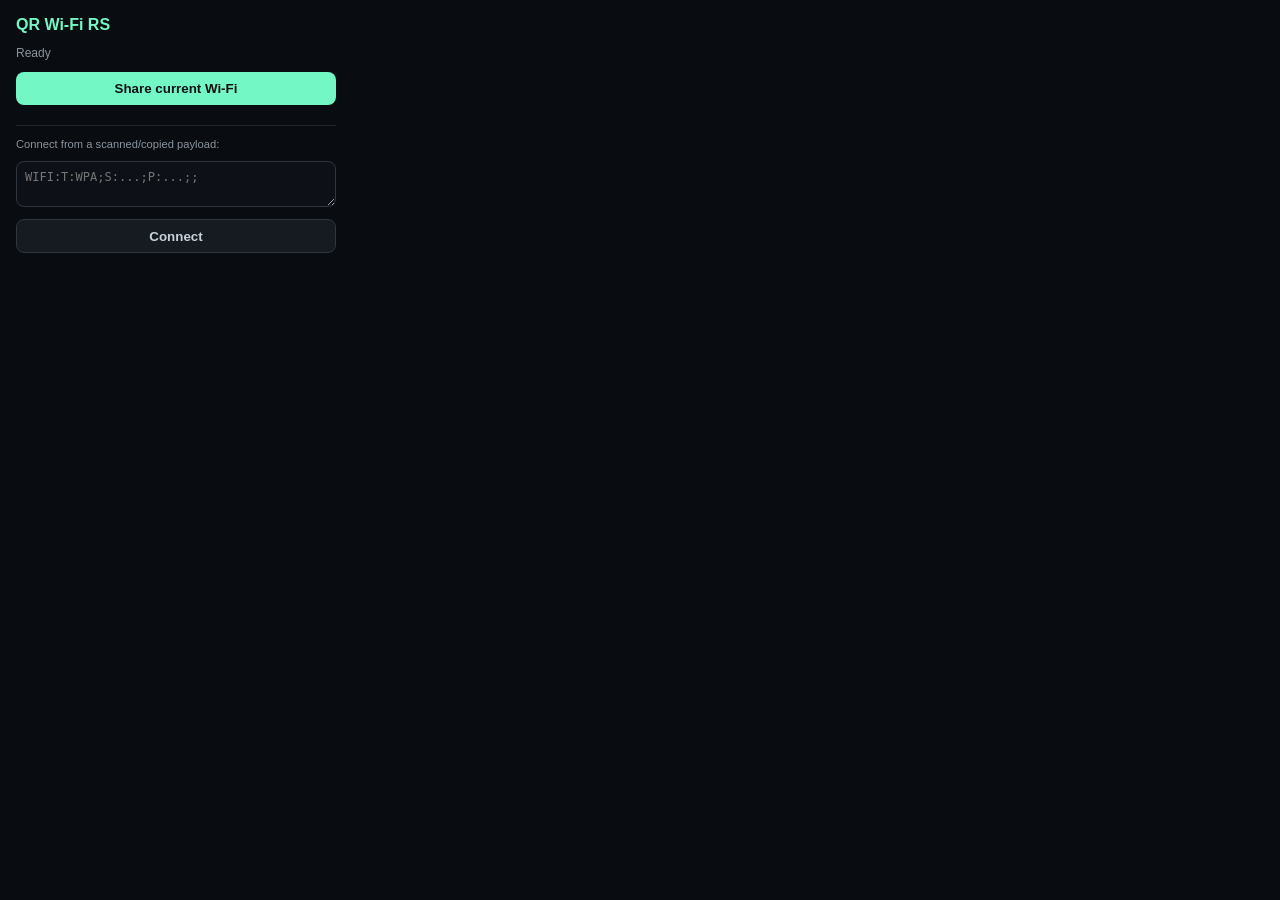
==== extension/popup.html @ 5df2d1df "init" ====
<!doctype html>
<html lang="en">
  <head>
    <meta charset="UTF-8" />
    <style>
      body {
        width: 320px;
        font-family: -apple-system, BlinkMacSystemFont, "Segoe UI", sans-serif;
        background: #090c10;
        color: #f0f6fc;
        padding: 1rem;
        margin: 0;
      }
      h1 { font-size: 1rem; margin: 0 0 0.75rem; color: #73f7c4; }
      button {
        width: 100%;
        background: #73f7c4;
        color: #0d1117;
        border: 0;
        padding: 0.55rem;
        border-radius: 8px;
        font-weight: 700;
        cursor: pointer;
        margin-bottom: 0.5rem;
      }
      button.secondary { background: #161b22; color: #c9d1d9; border: 1px solid #30363d; }
      img { display: block; margin: 0.5rem auto; background: #fff; border-radius: 8px; padding: 6px; width: 200px; height: 200px; object-fit: contain; }
      code {
        display: block;
        font-size: 0.7rem;
        color: #73f7c4;
        background: #0d1117;
        border: 1px solid #30363d;
        border-radius: 6px;
        padding: 0.4rem;
        word-break: break-all;
        white-space: pre-wrap;
      }
      textarea { width: 100%; box-sizing: border-box; background: #0d1117; color: #f0f6fc; border: 1px solid #30363d; border-radius: 8px; padding: 0.5rem; font-size: 0.75rem; }
      .muted { color: #8b949e; font-size: 0.7rem; }
      #status { font-size: 0.75rem; margin: 0.25rem 0 0.75rem; }
    </style>
  </head>
  <body>
    <h1>QR Wi-Fi RS</h1>
    <div id="status" class="muted">Ready</div>

    <button id="share">Share current Wi-Fi</button>
    <div id="qr" hidden>
      <img id="qr-image" alt="QR code" />
      <code id="payload"></code>
    </div>

    <hr style="border: 0; border-top: 1px solid #21262d; margin: 0.75rem 0;" />
    <p class="muted">Connect from a scanned/copied payload:</p>
    <textarea id="payload-input" rows="2" placeholder="WIFI:T:WPA;S:...;P:...;;"></textarea>
    <button id="connect" class="secondary" style="margin-top:0.5rem">Connect</button>

    <script src="popup.js"></script>
  </body>
</html>
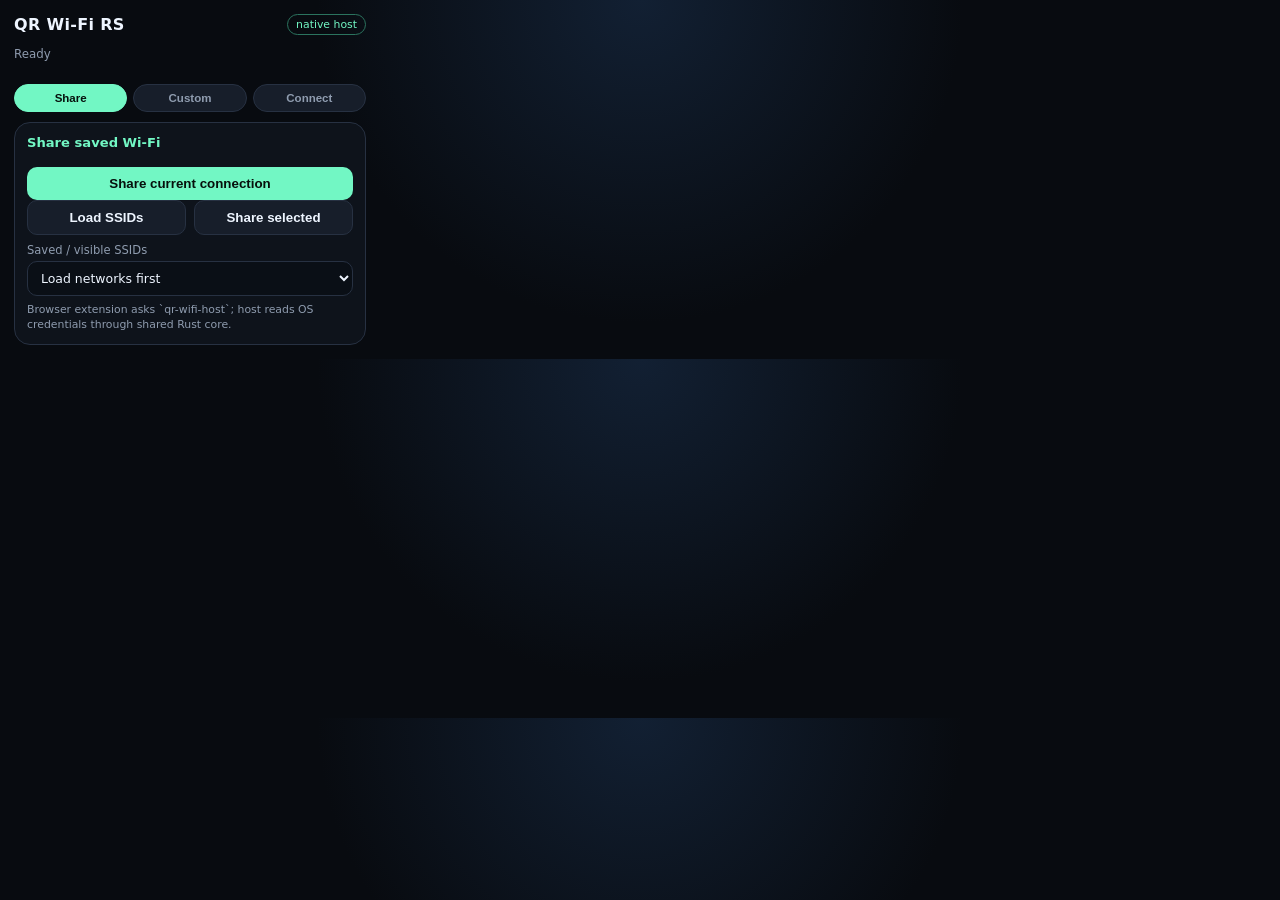
==== commit 506e5851: "Add service layer, native-host install script, study guide, CI, and licensing - crates/core: service" ====
--- a/extension/popup.html
+++ b/extension/popup.html
@@ -3,58 +3,142 @@
   <head>
     <meta charset="UTF-8" />
     <style>
+      :root {
+        color-scheme: dark;
+        --bg: #080b10;
+        --panel: #0f141d;
+        --soft: #171e2a;
+        --line: #273142;
+        --text: #eef5ff;
+        --muted: #8f9caf;
+        --accent: #72f7c4;
+        --accent-2: #87a8ff;
+        --danger: #ff8f8f;
+      }
+      * { box-sizing: border-box; }
       body {
-        width: 320px;
-        font-family: -apple-system, BlinkMacSystemFont, "Segoe UI", sans-serif;
-        background: #090c10;
-        color: #f0f6fc;
-        padding: 1rem;
+        width: 380px;
         margin: 0;
+        padding: 14px;
+        background: radial-gradient(circle at top, #122033 0, var(--bg) 44%);
+        color: var(--text);
+        font-family: ui-sans-serif, system-ui, -apple-system, BlinkMacSystemFont, "Segoe UI", sans-serif;
       }
-      h1 { font-size: 1rem; margin: 0 0 0.75rem; color: #73f7c4; }
+      h1 { margin: 0; font-size: 1rem; letter-spacing: 0.02em; }
+      h2 { margin: 0 0 8px; font-size: 0.82rem; color: var(--accent); }
+      .top { display: flex; align-items: center; justify-content: space-between; margin-bottom: 12px; }
+      .pill { color: var(--accent); border: 1px solid #2b735e; border-radius: 999px; padding: 3px 8px; font-size: 0.68rem; }
+      .tabs { display: grid; grid-template-columns: repeat(3, 1fr); gap: 6px; margin-bottom: 10px; }
+      .tab {
+        background: var(--soft);
+        color: var(--muted);
+        border: 1px solid var(--line);
+        border-radius: 999px;
+        padding: 7px 8px;
+        font-size: 0.72rem;
+      }
+      .tab.active { color: #06100c; background: var(--accent); border-color: var(--accent); }
+      .panel { display: none; background: color-mix(in srgb, var(--panel) 92%, transparent); border: 1px solid var(--line); border-radius: 16px; padding: 12px; }
+      .panel.active { display: block; }
+      label { display: block; margin: 8px 0 4px; color: var(--muted); font-size: 0.72rem; }
+      input, select, textarea {
+        width: 100%;
+        border: 1px solid var(--line);
+        border-radius: 10px;
+        background: #0a0f16;
+        color: var(--text);
+        padding: 8px 9px;
+        font: inherit;
+        font-size: 0.78rem;
+      }
+      textarea { min-height: 58px; resize: vertical; }
       button {
         width: 100%;
-        background: #73f7c4;
-        color: #0d1117;
         border: 0;
-        padding: 0.55rem;
-        border-radius: 8px;
-        font-weight: 700;
+        border-radius: 10px;
+        margin-top: 9px;
+        padding: 9px;
+        background: var(--accent);
+        color: #06100c;
+        font-weight: 800;
         cursor: pointer;
-        margin-bottom: 0.5rem;
       }
-      button.secondary { background: #161b22; color: #c9d1d9; border: 1px solid #30363d; }
-      img { display: block; margin: 0.5rem auto; background: #fff; border-radius: 8px; padding: 6px; width: 200px; height: 200px; object-fit: contain; }
-      code {
-        display: block;
-        font-size: 0.7rem;
-        color: #73f7c4;
-        background: #0d1117;
-        border: 1px solid #30363d;
-        border-radius: 6px;
-        padding: 0.4rem;
-        word-break: break-all;
-        white-space: pre-wrap;
-      }
-      textarea { width: 100%; box-sizing: border-box; background: #0d1117; color: #f0f6fc; border: 1px solid #30363d; border-radius: 8px; padding: 0.5rem; font-size: 0.75rem; }
-      .muted { color: #8b949e; font-size: 0.7rem; }
-      #status { font-size: 0.75rem; margin: 0.25rem 0 0.75rem; }
+      button.secondary { background: var(--soft); color: var(--text); border: 1px solid var(--line); }
+      button.inline { margin-top: 0; }
+      .row { display: grid; grid-template-columns: 1fr 1fr; gap: 8px; }
+      .check { display: flex; gap: 8px; align-items: center; margin-top: 8px; color: var(--muted); font-size: 0.76rem; }
+      .check input { width: auto; }
+      #status { min-height: 18px; margin: 0 0 10px; color: var(--muted); font-size: 0.74rem; }
+      #status.error { color: var(--danger); }
+      #qr { margin-top: 12px; background: #0a0f16; border: 1px solid var(--line); border-radius: 14px; padding: 10px; }
+      #qr-image { display: block; width: 210px; height: 210px; object-fit: contain; margin: 0 auto 8px; background: white; padding: 7px; border-radius: 12px; }
+      code { display: block; color: var(--accent); word-break: break-all; white-space: pre-wrap; font-size: 0.68rem; }
+      .hint { margin: 7px 0 0; color: var(--muted); font-size: 0.68rem; line-height: 1.35; }
     </style>
   </head>
   <body>
-    <h1>QR Wi-Fi RS</h1>
-    <div id="status" class="muted">Ready</div>
+    <div class="top">
+      <h1>QR Wi-Fi RS</h1>
+      <span class="pill">native host</span>
+    </div>
+    <div id="status">Ready</div>
 
-    <button id="share">Share current Wi-Fi</button>
+    <div class="tabs" role="tablist" aria-label="QR Wi-Fi actions">
+      <button class="tab active" data-tab="share" type="button">Share</button>
+      <button class="tab" data-tab="custom" type="button">Custom</button>
+      <button class="tab" data-tab="connect" type="button">Connect</button>
+    </div>
+
+    <section id="share" class="panel active">
+      <h2>Share saved Wi-Fi</h2>
+      <button id="share-current" type="button">Share current connection</button>
+      <div class="row">
+        <button id="load-networks" class="secondary inline" type="button">Load SSIDs</button>
+        <button id="share-selected" class="secondary inline" type="button">Share selected</button>
+      </div>
+      <label for="ssid-list">Saved / visible SSIDs</label>
+      <select id="ssid-list"><option value="">Load networks first</option></select>
+      <p class="hint">Browser extension asks `qr-wifi-host`; host reads OS credentials through shared Rust core.</p>
+    </section>
+
+    <section id="custom" class="panel">
+      <h2>Create custom QR</h2>
+      <label for="custom-ssid">SSID</label>
+      <input id="custom-ssid" autocomplete="off" placeholder="Guest Wi-Fi" />
+      <div class="row">
+        <div>
+          <label for="custom-security">Security</label>
+          <select id="custom-security">
+            <option value="WPA">WPA</option>
+            <option value="WPA2">WPA2</option>
+            <option value="WPA3">WPA3</option>
+            <option value="WEP">WEP</option>
+            <option value="nopass">Open / nopass</option>
+          </select>
+        </div>
+        <div>
+          <label for="custom-password">Password</label>
+          <input id="custom-password" type="password" autocomplete="off" placeholder="optional" />
+        </div>
+      </div>
+      <label class="check"><input id="custom-hidden" type="checkbox" /> Hidden network</label>
+      <button id="share-custom" type="button">Create QR</button>
+    </section>
+
+    <section id="connect" class="panel">
+      <h2>Connect from QR</h2>
+      <label for="payload-input">Paste WIFI: payload</label>
+      <textarea id="payload-input" placeholder="WIFI:T:WPA;S:...;P:...;;"></textarea>
+      <button id="connect-payload" type="button">Connect from payload</button>
+      <label for="qr-file">Or choose QR image</label>
+      <input id="qr-file" type="file" accept="image/png,image/jpeg,image/webp,image/*" />
+      <button id="connect-image" class="secondary" type="button">Decode image and connect</button>
+    </section>
+
     <div id="qr" hidden>
-      <img id="qr-image" alt="QR code" />
+      <img id="qr-image" alt="Generated Wi-Fi QR code" />
       <code id="payload"></code>
     </div>
-
-    <hr style="border: 0; border-top: 1px solid #21262d; margin: 0.75rem 0;" />
-    <p class="muted">Connect from a scanned/copied payload:</p>
-    <textarea id="payload-input" rows="2" placeholder="WIFI:T:WPA;S:...;P:...;;"></textarea>
-    <button id="connect" class="secondary" style="margin-top:0.5rem">Connect</button>
 
     <script src="popup.js"></script>
   </body>
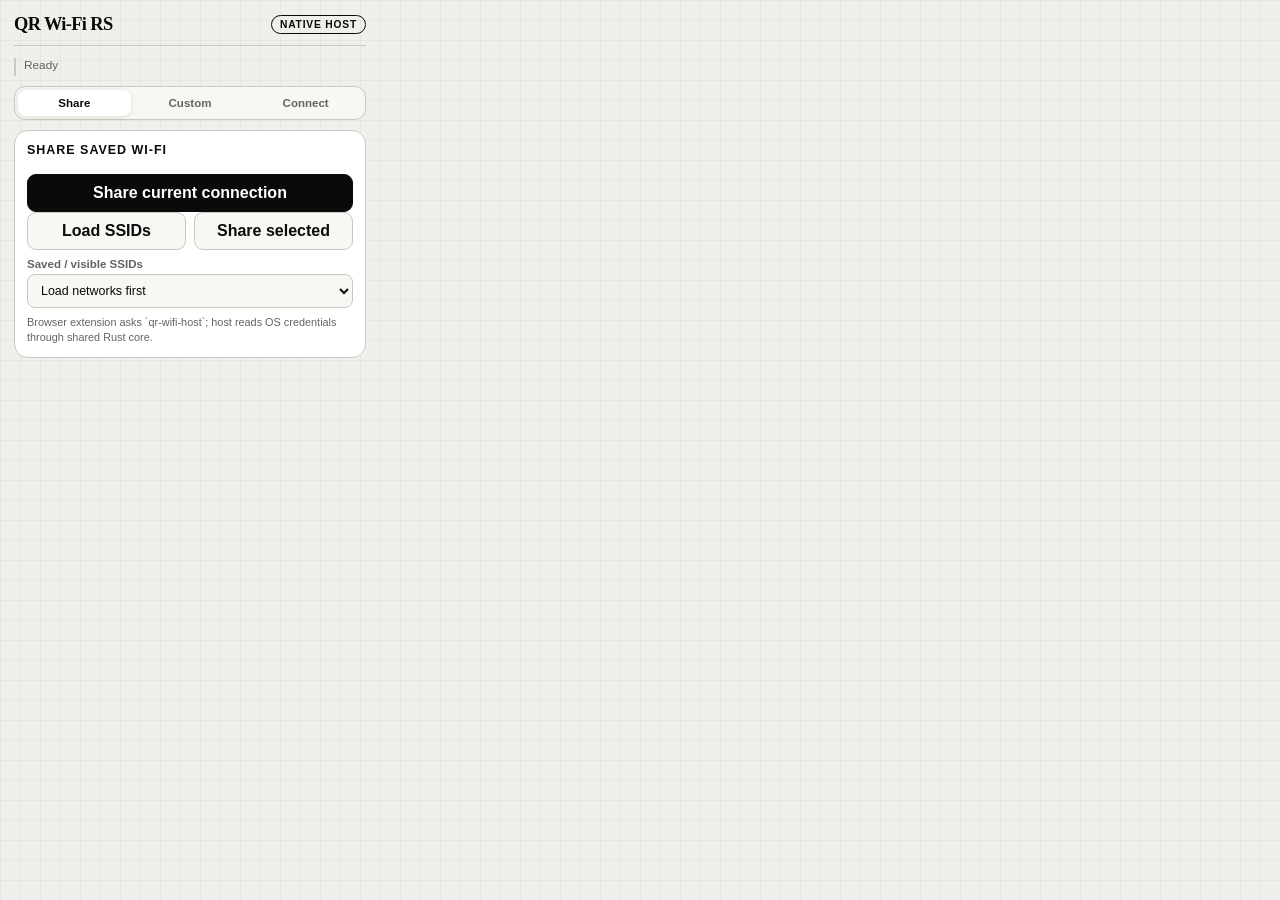
==== commit 4d50bd21: "Prepare v0.2.0 cross-platform beta" ====
--- a/extension/popup.html
+++ b/extension/popup.html
@@ -2,78 +2,282 @@
 <html lang="en">
   <head>
     <meta charset="UTF-8" />
+    <meta name="viewport" content="width=device-width, initial-scale=1.0" />
+    <title>QR Wi-Fi RS</title>
     <style>
       :root {
-        color-scheme: dark;
-        --bg: #080b10;
-        --panel: #0f141d;
-        --soft: #171e2a;
-        --line: #273142;
-        --text: #eef5ff;
-        --muted: #8f9caf;
-        --accent: #72f7c4;
-        --accent-2: #87a8ff;
-        --danger: #ff8f8f;
-      }
-      * { box-sizing: border-box; }
+        color-scheme: light dark;
+        --page: #efefeb;
+        --surface: #ffffff;
+        --surface-soft: #f7f7f3;
+        --ink: #0a0a0a;
+        --muted: #64645f;
+        --line: #c9c9c2;
+        --line-strong: #0a0a0a;
+        --action: #0a0a0a;
+        --action-text: #ffffff;
+        --grid-line: rgba(10, 10, 10, 0.045);
+      }
+
+      @media (prefers-color-scheme: dark) {
+        :root {
+          --page: #080808;
+          --surface: #111111;
+          --surface-soft: #181818;
+          --ink: #f4f4ef;
+          --muted: #a5a59f;
+          --line: #383836;
+          --line-strong: #f4f4ef;
+          --action: #f4f4ef;
+          --action-text: #080808;
+          --grid-line: rgba(255, 255, 255, 0.04);
+        }
+      }
+
+      * {
+        box-sizing: border-box;
+      }
+
       body {
         width: 380px;
         margin: 0;
         padding: 14px;
-        background: radial-gradient(circle at top, #122033 0, var(--bg) 44%);
-        color: var(--text);
-        font-family: ui-sans-serif, system-ui, -apple-system, BlinkMacSystemFont, "Segoe UI", sans-serif;
-      }
-      h1 { margin: 0; font-size: 1rem; letter-spacing: 0.02em; }
-      h2 { margin: 0 0 8px; font-size: 0.82rem; color: var(--accent); }
-      .top { display: flex; align-items: center; justify-content: space-between; margin-bottom: 12px; }
-      .pill { color: var(--accent); border: 1px solid #2b735e; border-radius: 999px; padding: 3px 8px; font-size: 0.68rem; }
-      .tabs { display: grid; grid-template-columns: repeat(3, 1fr); gap: 6px; margin-bottom: 10px; }
+        background-color: var(--page);
+        background-image:
+          linear-gradient(var(--grid-line) 1px, transparent 1px),
+          linear-gradient(90deg, var(--grid-line) 1px, transparent 1px);
+        background-size: 20px 20px;
+        color: var(--ink);
+        font-family: "Avenir Next", "Century Gothic", "Trebuchet MS", sans-serif;
+      }
+
+      h1 {
+        margin: 0;
+        font-family: "Iowan Old Style", "Palatino Linotype", Palatino, serif;
+        font-size: 1.15rem;
+        letter-spacing: -0.035em;
+      }
+
+      h2 {
+        margin: 0 0 8px;
+        color: var(--ink);
+        font-size: 0.78rem;
+        letter-spacing: 0.08em;
+        text-transform: uppercase;
+      }
+
+      .top {
+        display: flex;
+        align-items: center;
+        justify-content: space-between;
+        margin-bottom: 12px;
+        padding-bottom: 10px;
+        border-bottom: 1px solid var(--line);
+      }
+
+      .pill {
+        padding: 3px 8px;
+        border: 1px solid var(--line-strong);
+        border-radius: 999px;
+        color: var(--ink);
+        font-size: 0.64rem;
+        font-weight: 800;
+        letter-spacing: 0.08em;
+        text-transform: uppercase;
+      }
+
+      .tabs {
+        display: grid;
+        grid-template-columns: repeat(3, 1fr);
+        gap: 3px;
+        margin-bottom: 10px;
+        padding: 3px;
+        border: 1px solid var(--line);
+        border-radius: 11px;
+        background: var(--surface-soft);
+      }
+
       .tab {
-        background: var(--soft);
-        color: var(--muted);
-        border: 1px solid var(--line);
-        border-radius: 999px;
+        margin: 0;
         padding: 7px 8px;
+        border: 0;
+        border-radius: 8px;
+        background: transparent;
+        color: var(--muted);
         font-size: 0.72rem;
       }
-      .tab.active { color: #06100c; background: var(--accent); border-color: var(--accent); }
-      .panel { display: none; background: color-mix(in srgb, var(--panel) 92%, transparent); border: 1px solid var(--line); border-radius: 16px; padding: 12px; }
-      .panel.active { display: block; }
-      label { display: block; margin: 8px 0 4px; color: var(--muted); font-size: 0.72rem; }
-      input, select, textarea {
+
+      .tab.active {
+        border-color: var(--surface);
+        background: var(--surface);
+        color: var(--ink);
+        box-shadow: 0 1px 5px rgba(0, 0, 0, 0.12);
+      }
+
+      .panel {
+        display: none;
+        padding: 12px;
+        border: 1px solid var(--line);
+        border-radius: 14px;
+        background: var(--surface);
+      }
+
+      .panel.active {
+        display: block;
+        animation: panel-enter 160ms ease-out both;
+      }
+
+      label {
+        display: block;
+        margin: 8px 0 4px;
+        color: var(--muted);
+        font-size: 0.72rem;
+        font-weight: 700;
+      }
+
+      input,
+      select,
+      textarea {
         width: 100%;
-        border: 1px solid var(--line);
-        border-radius: 10px;
-        background: #0a0f16;
-        color: var(--text);
         padding: 8px 9px;
+        border: 1px solid var(--line);
+        border-radius: 8px;
+        background: var(--surface-soft);
+        color: var(--ink);
         font: inherit;
         font-size: 0.78rem;
       }
-      textarea { min-height: 58px; resize: vertical; }
+
+      input:focus-visible,
+      select:focus-visible,
+      textarea:focus-visible,
+      button:focus-visible {
+        outline: 2px solid var(--line-strong);
+        outline-offset: 2px;
+      }
+
+      textarea {
+        min-height: 58px;
+        resize: vertical;
+      }
+
       button {
         width: 100%;
-        border: 0;
-        border-radius: 10px;
         margin-top: 9px;
         padding: 9px;
-        background: var(--accent);
-        color: #06100c;
+        border: 1px solid var(--action);
+        border-radius: 9px;
+        background: var(--action);
+        color: var(--action-text);
+        font: inherit;
         font-weight: 800;
         cursor: pointer;
-      }
-      button.secondary { background: var(--soft); color: var(--text); border: 1px solid var(--line); }
-      button.inline { margin-top: 0; }
-      .row { display: grid; grid-template-columns: 1fr 1fr; gap: 8px; }
-      .check { display: flex; gap: 8px; align-items: center; margin-top: 8px; color: var(--muted); font-size: 0.76rem; }
-      .check input { width: auto; }
-      #status { min-height: 18px; margin: 0 0 10px; color: var(--muted); font-size: 0.74rem; }
-      #status.error { color: var(--danger); }
-      #qr { margin-top: 12px; background: #0a0f16; border: 1px solid var(--line); border-radius: 14px; padding: 10px; }
-      #qr-image { display: block; width: 210px; height: 210px; object-fit: contain; margin: 0 auto 8px; background: white; padding: 7px; border-radius: 12px; }
-      code { display: block; color: var(--accent); word-break: break-all; white-space: pre-wrap; font-size: 0.68rem; }
-      .hint { margin: 7px 0 0; color: var(--muted); font-size: 0.68rem; line-height: 1.35; }
+        transition: transform 140ms ease, background-color 140ms ease;
+      }
+
+      button:hover {
+        transform: translateY(-1px);
+      }
+
+      button:active {
+        transform: translateY(1px);
+      }
+
+      button.secondary {
+        border: 1px solid var(--line);
+        background: var(--surface-soft);
+        color: var(--ink);
+      }
+
+      button.inline {
+        margin-top: 0;
+      }
+
+      .row {
+        display: grid;
+        grid-template-columns: 1fr 1fr;
+        gap: 8px;
+      }
+
+      .check {
+        display: flex;
+        align-items: center;
+        gap: 8px;
+        margin-top: 8px;
+        color: var(--muted);
+        font-size: 0.76rem;
+      }
+
+      .check input {
+        width: auto;
+        accent-color: var(--action);
+      }
+
+      #status {
+        min-height: 18px;
+        margin: 0 0 10px;
+        padding-left: 8px;
+        border-left: 2px solid var(--line);
+        color: var(--muted);
+        font-size: 0.74rem;
+      }
+
+      #status.error {
+        border-color: var(--line-strong);
+        color: var(--ink);
+        font-weight: 700;
+      }
+
+      #qr {
+        margin-top: 12px;
+        padding: 10px;
+        border: 1px solid var(--line);
+        border-radius: 12px;
+        background: var(--surface);
+      }
+
+      #qr-image {
+        display: block;
+        width: 210px;
+        height: 210px;
+        object-fit: contain;
+        margin: 0 auto 8px;
+        padding: 7px;
+        border: 1px solid #000000;
+        border-radius: 7px;
+        background: #ffffff;
+      }
+
+      code {
+        display: block;
+        color: var(--ink);
+        font-family: "SFMono-Regular", Consolas, "Liberation Mono", Menlo, monospace;
+        font-size: 0.68rem;
+        white-space: pre-wrap;
+        word-break: break-all;
+      }
+
+      .hint {
+        margin: 7px 0 0;
+        color: var(--muted);
+        font-size: 0.68rem;
+        line-height: 1.4;
+      }
+
+      @keyframes panel-enter {
+        from { opacity: 0; transform: translateY(4px); }
+        to { opacity: 1; transform: translateY(0); }
+      }
+
+      @media (prefers-reduced-motion: reduce) {
+        *,
+        *::before,
+        *::after {
+          animation-duration: 0.01ms !important;
+          animation-iteration-count: 1 !important;
+          transition-duration: 0.01ms !important;
+        }
+      }
     </style>
   </head>
   <body>
